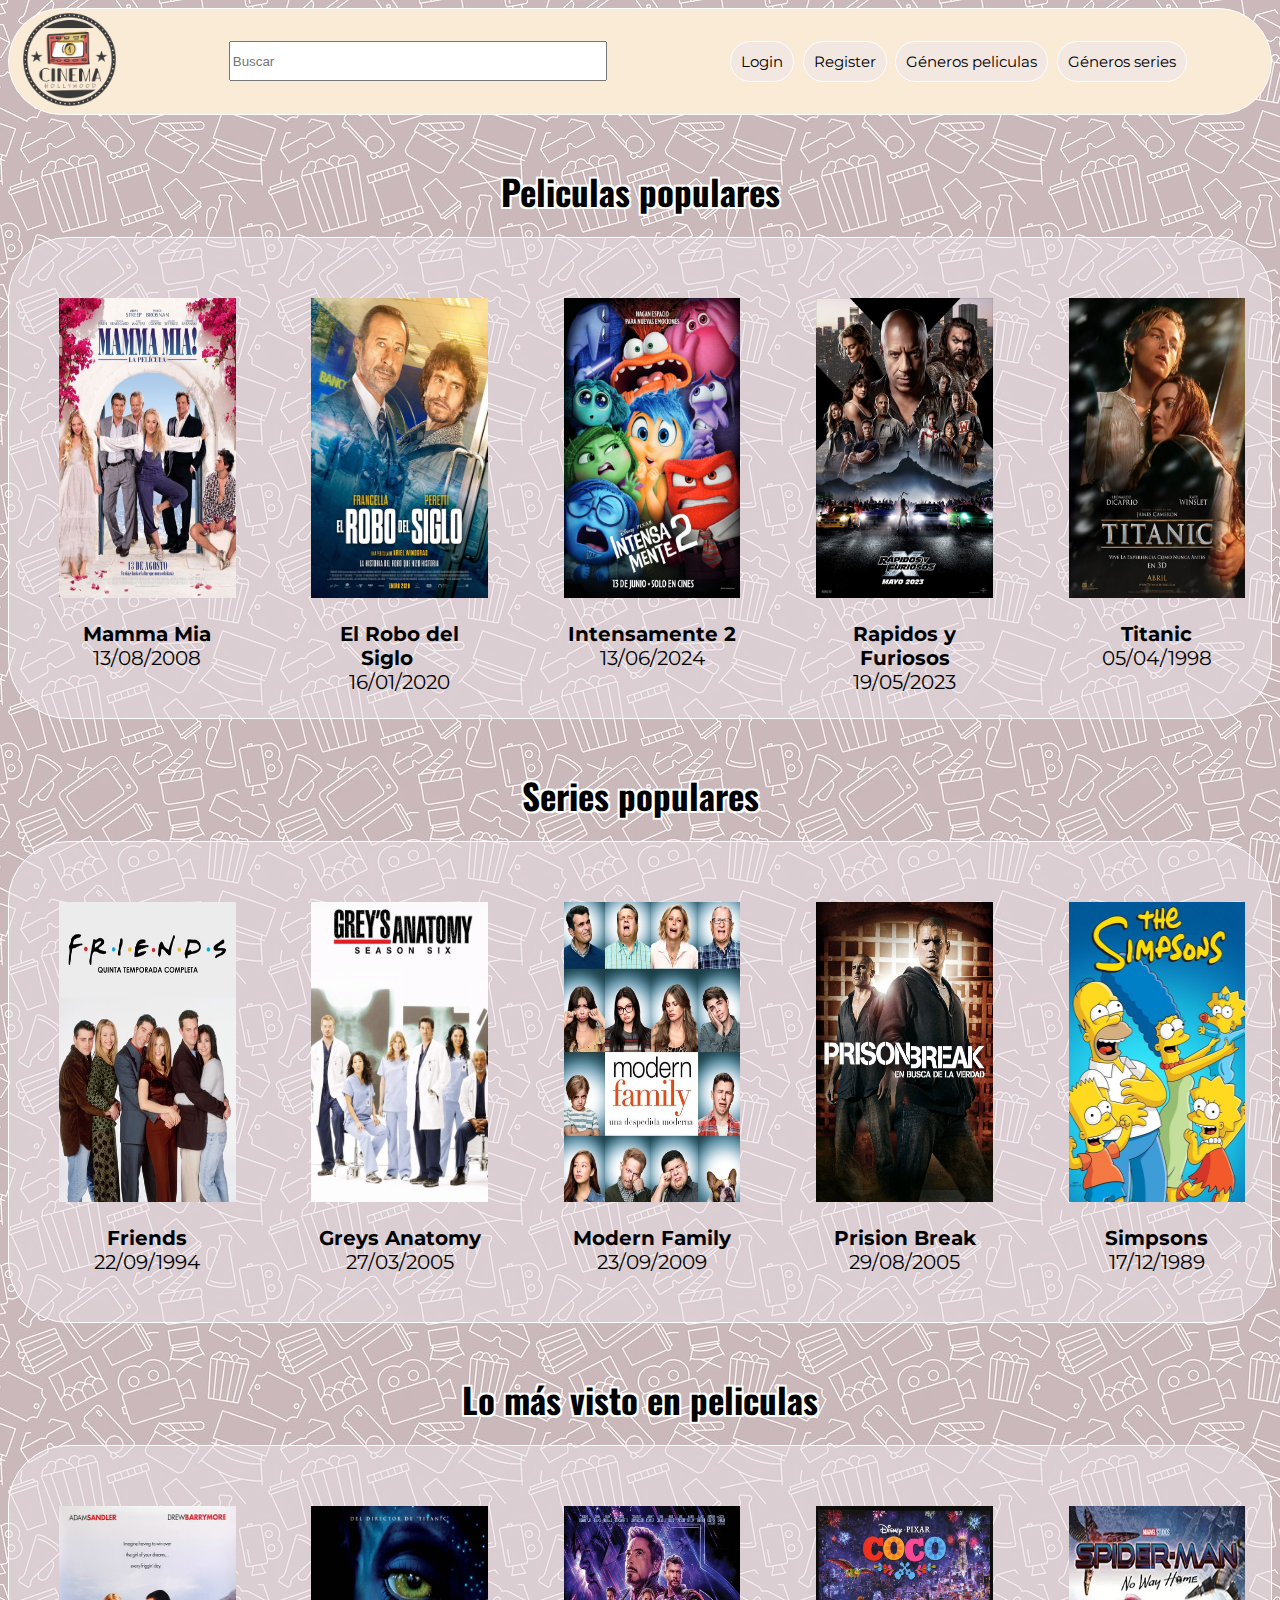
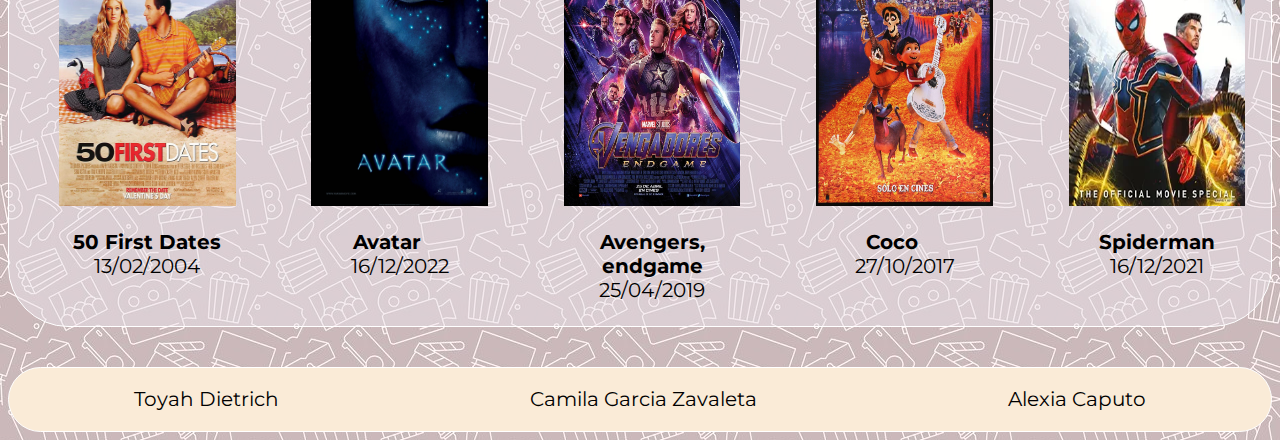
==== index.html @ 9141a92e "agrego css de login y reg y corregi unas cositas" ====
<!DOCTYPE html>
<html lang="en">
<head>
    <meta charset="UTF-8">
    <meta name="viewport" content="width=device-width, initial-scale=1.0">
    <title>Proyecto Integrador - Caputo, Garcia & Dietrich</title>
    <link rel="preconnect" href="https://fonts.googleapis.com">
<link rel="preconnect" href="https://fonts.gstatic.com" crossorigin>
<link href="https://fonts.googleapis.com/css2?family=Bungee+Tint&display=swap" rel="stylesheet">
    <link rel="stylesheet" href="css/style.css">
    <link rel="preconnect" href="https://fonts.googleapis.com">
    <link rel="preconnect" href="https://fonts.gstatic.com" crossorigin>
    <link href="https://fonts.googleapis.com/css2?family=Anton&family=Bungee+Tint&family=Montserrat:ital,wght@0,100..900;1,100..900&family=Open+Sans:ital,wght@0,300..800;1,300..800&family=Oswald:wght@700&family=Raleway:ital,wght@0,100..900;1,100..900&family=Work+Sans:ital,wght@0,100..900;1,100..900&display=swap" rel="stylesheet">
</head>
<body>
    <header>
        <div class="logo">
            <a href="./index.html"><img src="./img/logo.jpg.webp" alt="logo"></a>
        </div>
        <div class="formheader">
            <form class="formh" action="search-results.html" method="GET">
                <input type="text" placeholder="Buscar" name="buscar" id="buscar">
            </form>
        </div>
        <nav class="menudenav">
            <ul class="listanav">
                <li><a href="./login.html">Login</a></li>
                <li><a href="./register.html">Register</a></li>
                <li><a href="./moviegenres.html">Géneros peliculas</a></li>
                <li><a href="./seriesgenres.html">Géneros series</a></li>
            </ul>
        </nav>
    </header>
<main>
    <h3 class="htres">Peliculas populares</h3>
<div class="contenedorgrande">
    <a class="linkdetail" href="./detail-movie.html">
        <div class="seccionuno">
            <div class="peliculas primerapela">
                <img class="imgpelis" src="./img/mammamia.jpg" alt="tapa mamma mia">
                <p class="textseccion"> <span class="negrita">Mamma Mia</span> 13/08/2008</p>
            </div>
            <div class="peliculas">
                <img class="imgpelis" src="./img/elrobodelsiglo.jpg" alt="">
                <p class="textseccion"> <span class="negrita espacio">El Robo del Siglo</span> 16/01/2020</p>
            </div>
            <div class="peliculas">
                <img class="imgpelis" src="./img/intensamente.jpeg" alt="">
                <p class="textseccion"> <span class="negrita">Intensamente 2</span> 13/06/2024</p>
            </div>
            <div class="peliculas">
                <img class="imgpelis" src="./img/rapidosyfuriosos.jpg" alt="">
                <p class="textseccion"> <span class="negrita">Rapidos y Furiosos</span> 19/05/2023</p>
            </div>
            <div class="peliculas">
                <img class="imgpelis" src="./img/titanicmovie.webp" alt="">
                <p class="textseccion"> <span class="negrita">Titanic</span> 05/04/1998</p>
            </div>
        </div>
    </a>
</div>

    <h3 class="htres">Series populares</h3>
<div class="contenedorgrande">
    <a class="linkdetail" href="./detail-serie.html">
        <div class="seccionuno">
            <div class="peliculas primerapela">
                <img class="imgpelis" src="./img/friendsserie.jpeg" alt="">
                <p class="textseccion"> <span class="negrita">Friends</span> 22/09/1994</p>
            </div>
            <div class="peliculas">
                <img class="imgpelis" src="./img/greysserie.webp" alt="">
                <p class="textseccion"> <span class="negrita">Greys Anatomy</span> 27/03/2005</p>
            </div>
            <div class="peliculas">
                <img class="imgpelis" src="./img/modernfamiliyserie.jpg" alt="">
                <p class="textseccion"> <span class="negrita">Modern Family</span> 23/09/2009</p>
            </div>
            <div class="peliculas">
                <img class="imgpelis" src="./img/prisionserie.jpg" alt="">
                <p class="textseccion"> <span class="negrita">Prision Break</span> 29/08/2005</p>
            </div>
            <div class="peliculas">
                <img class="imgpelis" src="./img/simpsonsserie.jpg" alt="">
                <p class="textseccion"> <span class="negrita">Simpsons</span> 17/12/1989</p>
            </div>
        </div>
    </a>
</div>

    <h3 class="htres">Lo más visto en peliculas</h3>
<div class="contenedorgrande contultimo">
    <a class="linkdetail" href="./detail-movie.html">
        <div class="seccionuno">
            <div class="peliculas primerapela">
                <img class="imgpelis" src="./img/50firstdatespeli.avif" alt="">
                <p class="textseccion"> <span class="negrita">50 First Dates</span> 13/02/2004</p>
            </div>
            <div class="peliculas">
                <img class="imgpelis" src="./img/avatarpeli.webp" alt="">
                <p class="textseccion"> <span class="negrita espacio">Avatar</span> 16/12/2022</p>
            </div>
            <div class="peliculas">
                <img class="imgpelis" src="./img/avengerspeli.jpg" alt="">
                <p class="textseccion"> <span class="negrita">Avengers, endgame</span> 25/04/2019</p>
            </div>
            <div class="peliculas">
                <img class="imgpelis" src="./img/cocopeli.jpg" alt="">
                <p class="textseccion"> <span class="negrita espacio">Coco</span> 27/10/2017</p>
            </div>
            <div class="peliculas">
                <img class="imgpelis" src="./img/spidermanpeli.webp" alt="">
                <p class="textseccion"> <span class="negrita">Spiderman</span> 16/12/2021</p>
            </div>
        </div>
    </div>
    </a>
</div>
</main>
    <footer>
        <div class="footer">
            <div><p>Toyah Dietrich</p></div>
            <div><p>Camila Garcia Zavaleta</p></div>
            <div><p>Alexia Caputo</p></div>
        </div>
    </footer>
    
</body>
</html>
---- css/style.css ----
*{
    box-sizing: border-box;
}

body{
    background-image: url(../img/fondo.jpg);
}

header{
    display: flex;
    flex-wrap: wrap;
    background-color: antiquewhite;
    justify-content: space-between;
    align-items: center;
    width: 100%;
    border-radius: 60px;
    border: white solid 1.5px;
}

.logo{
    width: 8%;
    margin-left: 10px;
}

.logo img{
    width: 100%;
}

.formheader{
    width: 30%;
    margin-left: 30px;
}
.formheader input{
    width: 100%;
    height: 40px;
}

.menudenav{
    width: 40%;
    margin-right: 80px;
}

p{
    font-family: "Montserrat", sans-serif;
    font-style: normal;
}

.listanav{
    list-style: none;
    display: flex;
    flex-wrap: wrap;
    justify-content: space-around;
}

.listanav a{
    color: black;
    text-decoration: none;
    font-size: 15px;
    background-color: rgba(236, 228, 236, 0.504);
    border-radius: 50px;
    border: white solid 1.5px; 
    padding: 10px;
    font-family: "Montserrat", sans-serif;
    font-style: normal;
}

.htres{
    text-align: center;
    margin-bottom: 0px;
    margin-top: 50px;
    font-size: 35px;
    text-shadow: 
      -2px -2px 0 white, 
      2px -2px 0 white, 
      -2px 2px 0 white, 
      2px 2px 0 white;
      font-family: "Oswald", sans-serif;
      font-weight: 700;
}

.contenedorgrande{
    width: 100%;
    background-color: rgba(236, 228, 236, 0.504);
    border-radius: 60px;
    border: white solid 1.5px;
    margin-top: 20px;
}
.linkdetail{
    color: black;
    text-decoration: none;
}

.seccionuno{
    margin-top: 30px;
    margin-left: 50px;
    display: flex;
    flex-wrap: wrap;
    flex-direction: row;
    width: 100%;
    justify-content: space-around;
    align-items: center;
    height: 450px;
}

.textseccion{
    font-size: 20px;
    color: black;
    text-decoration: none;
    width: 70%;
    text-align: center;
}


.peliculas{
    width: 20%;
    margin-top: 10px;
    height: 400px;
}

.imgpelis{
    width: 70%;
    height: 300px;
}

.contultimo{
    margin-bottom: 40px;
}

.footer {
    display: flex;
    flex-wrap: wrap;
    flex-direction: row;
    background-color: antiquewhite;
    justify-content: space-around;
    align-items: center;
    width: 100%;
    border-radius: 60px;
    border: white solid 1.5px;
}

.footer p{
    font-size: 19.5px;
}

.espacio{
    margin-right: 25px;
}




.peliculasmovie{
    display: flex;
    flex-wrap: wrap;
    flex-direction: row;
    width: 100%;
    align-items: center;
    justify-content: space-around;
    background-color: rgba(236, 228, 236, 0.504);
    border-radius: 60px;
    border: white solid 1.5px;
    margin-top: 20px;
    margin-bottom: 20px;
}

.fotouno{
    width: 80%;
    height: 350px;
    margin-left: 40px;
}

.partesmovie{
    margin-top: 20px;
    margin-bottom: 20px;
}

.cajauno{
    width: 20%;
}

.cajados h3{
    font-size: 36px;
    font-family: "Montserrat", sans-serif;
    font-style: normal;
}

.cajados p{
    font-size: 25px;
}

.cajados{
    margin: 0px;
    width: 15%;
}

.cajatres p{
    font-size: 25px;
    text-decoration: none;
}

.cajatres a{
    text-decoration: none;
    color: black;
}

.cajatres{
    width: 15%;
    margin-top: 185px;
}

.cajacuatro p{
    font-size: 20px;
    margin-left: 10px;
    margin-right: 30px;
}

.cajacuatro{
    width: 45%;
}

.cajatresseries{
    margin-top: 80px;
}


/*css moviegeneres y seriesgeneres*/
.cajageneros{
    background-color: rgba(236, 228, 236, 0.504);
    border-radius: 60px;
    border: white solid 1.5px;
    height: 450px;
    margin-top: 20px;
    margin-bottom: 20px;
}
.titulogeneros{
    text-align: center;
    font-size: 35px;
    text-shadow: 
      -2px -2px 0 white, 
      2px -2px 0 white, 
      -2px 2px 0 white, 
      2px 2px 0 white;
      font-family: "Oswald", sans-serif;
      font-weight: 700;
}
.contenedorageneros{
    display: flex;
    flex-wrap: wrap;
    flex-direction: row;
    width: 100%;
    align-items: center;
    justify-content: space-around;
    margin-bottom: 20px;
    margin-top: 20px;
}
.cajasgeneros{
    background-color: rgba(236, 228, 236, 0.99);
    border-radius: 60px;
    border: white solid 1.5px;
    margin: 20px;
    padding-left: 20px;
    padding-right: 20px;
    font-family: "Montserrat", sans-serif;
    font-style: normal;
    width: 40%;
    text-align: center;
}
.linkgeneres{
    color: black;
    text-decoration: none;
}

/*css detail-generes*/
.titulodrama{
    text-align: center;
    font-size: 35px;
    text-shadow: 
      -2px -2px 0 white, 
      2px -2px 0 white, 
      -2px 2px 0 white, 
      2px 2px 0 white;
      font-family: "Oswald", sans-serif;
      font-weight: 700;
}
.contenedoragenerosdetail{
    width: 100%;
    background-color: rgba(236, 228, 236, 0.504);
    border-radius: 60px;
    border: white solid 1.5px;
    margin-top: 20px;
    margin-bottom: 20px;
}
.cajadrama{
    display: flex;
    flex-wrap: wrap;
    flex-direction: row;
    width: 100%;
    justify-content: space-around;
    align-items: center;
    height: 450px;
    margin-left: 37px;
}
.peliculasdrama{
    width: 20%;
    margin-top: 10px;
    height: 400px;
}
.imgdrama{
    width: 70%;
    height: 300px;
}
.textdrama{
    font-size: 20px;
    color: black;
    text-decoration: none;
    width: 70%;
    text-align: center;
}
.negrita{
    font-weight: bold;
}

/*css login y reg*/

.mainlogin{
    display: flex;
    flex-wrap: wrap;
    flex-direction: column;
    width: 100%;
    height: 600px;
    align-items: center;
    background-color: rgba(236, 228, 236, 0.504);
    border-radius: 60px;
    border: white solid 1.5px;
    margin-top: 20px;
    margin-bottom: 20px;
    padding-top: 14.5%;
}

.mainreg{
    display: flex;
    flex-wrap: wrap;
    flex-direction: column;
    width: 100%;
    height: 600px;
    align-items: center;
    background-color: rgba(236, 228, 236, 0.504);
    border-radius: 60px;
    border: white solid 1.5px;
    margin-top: 20px;
    margin-bottom: 20px;
    padding-top: 13%;
}

.divsreg a{
    color: black;
    font-family: "Montserrat", sans-serif;
    font-style: normal;
    font-size: 20px;
}

.divsreg input{
    text-align: center;
    font-family: "Montserrat", sans-serif;
    font-style: normal;
    font-size: 20px;
    margin-top: 10px;
}

.divsreg button{
    font-family: "Montserrat", sans-serif;
    font-style: normal;
    font-size: 20px;
    margin-left: 85px;
    margin-top: 10px;
    margin-bottom: 10px;
}

.divsregch{
margin-top: 10px;
}

.divsregch label{
    font-family: "Montserrat", sans-serif;
    font-style: normal;
    font-size: 20px;
}

@media (max-width: 450px){

    header{
        display: flex;
        flex-direction: column;
        align-items: center;
        background-color: rgba(255, 255, 255, 0);
        justify-content: center;
        border: none;
    }

    .logo{
        width: 100vh;
    }

    .logo img{
        width: 15%;
        margin-left: 110px;
    }

    .formheader{
        display: none;
    }

    .menudenav{
        width: 100vh;
    }

    .listanav{
        list-style: none;
        display: flex;
        flex-direction: column;
        flex-wrap: wrap;
        justify-content: space-around;
        align-items: center;
        height: 200px;
        width: 30vh;
        margin-left: 80px;
    }

    .htres{
        margin-bottom: 0px;
        margin-top: 30px;
        font-size: 35px;
    }

    .contenedorgrande{
        background-color: rgba(236, 228, 236, 0.504);
        border-radius: 60px;
        border: white solid 1.5px;
    }

    .seccionuno{
        display: flex;
        flex-wrap: wrap;
        justify-content: center;
        width: 100vh;
    }

    .peliculas{
        width: 100vh;
    }

    .imgpelis{
        width: 25%;
        height: 320px;
        margin-left: 70px;
        margin-bottom: 20px;
    }

    .textseccion{
        width: 45%;
        margin: 0px;
    }

}
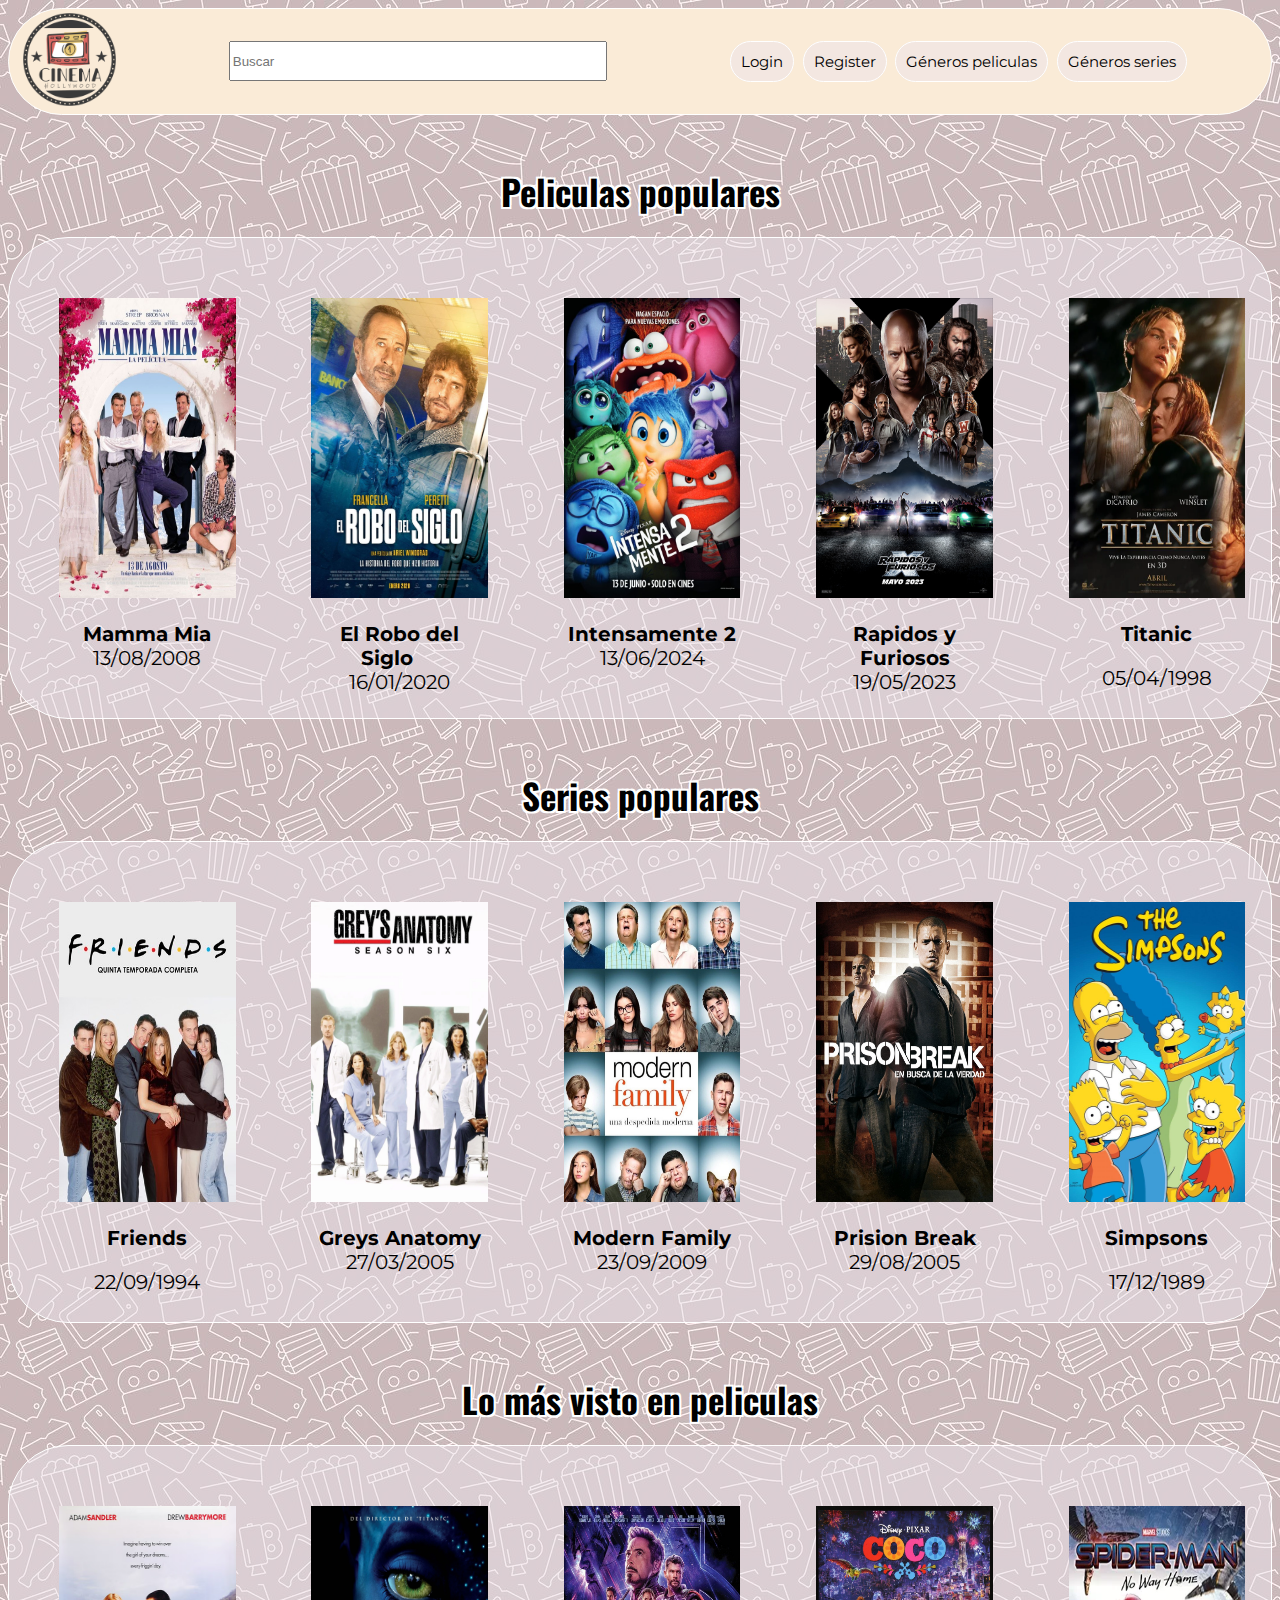
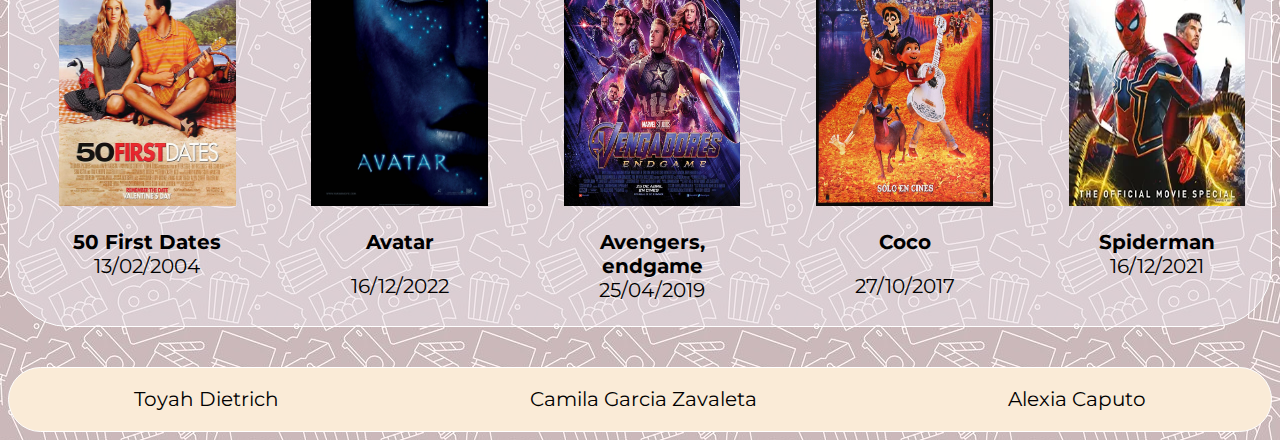
==== commit 05f2f9b1: "Merge branch 'main' of https://github.com/TDietrichOxenford/proyecto_integrador_grupo1" ====
--- a/index.html
+++ b/index.html
@@ -54,7 +54,8 @@
             </div>
             <div class="peliculas">
                 <img class="imgpelis" src="./img/titanicmovie.webp" alt="">
-                <p class="textseccion"> <span class="negrita">Titanic</span> 05/04/1998</p>
+                <p class="textseccion"> <span class="negrita">Titanic</span></p>
+                <p class="textseccion fecha">05/04/1998</p>
             </div>
         </div>
     </a>
@@ -66,7 +67,8 @@
         <div class="seccionuno">
             <div class="peliculas primerapela">
                 <img class="imgpelis" src="./img/friendsserie.jpeg" alt="">
-                <p class="textseccion"> <span class="negrita">Friends</span> 22/09/1994</p>
+                <p class="textseccion"> <span class="negrita">Friends</span> </p>
+                <p class="textseccion fecha">22/09/1994</p>
             </div>
             <div class="peliculas">
                 <img class="imgpelis" src="./img/greysserie.webp" alt="">
@@ -82,7 +84,8 @@
             </div>
             <div class="peliculas">
                 <img class="imgpelis" src="./img/simpsonsserie.jpg" alt="">
-                <p class="textseccion"> <span class="negrita">Simpsons</span> 17/12/1989</p>
+                <p class="textseccion"> <span class="negrita">Simpsons</span> </p>
+                <p class="textseccion fecha">17/12/1989</p>
             </div>
         </div>
     </a>
@@ -98,7 +101,8 @@
             </div>
             <div class="peliculas">
                 <img class="imgpelis" src="./img/avatarpeli.webp" alt="">
-                <p class="textseccion"> <span class="negrita espacio">Avatar</span> 16/12/2022</p>
+                <p class="textseccion"> <span class="negrita">Avatar</span></p>
+                <p class="textseccion fecha">16/12/2022</p>
             </div>
             <div class="peliculas">
                 <img class="imgpelis" src="./img/avengerspeli.jpg" alt="">
@@ -106,7 +110,8 @@
             </div>
             <div class="peliculas">
                 <img class="imgpelis" src="./img/cocopeli.jpg" alt="">
-                <p class="textseccion"> <span class="negrita espacio">Coco</span> 27/10/2017</p>
+                <p class="textseccion"> <span class="negrita">Coco</span></p>
+                <p class="textseccion fecha">27/10/2017</p>
             </div>
             <div class="peliculas">
                 <img class="imgpelis" src="./img/spidermanpeli.webp" alt="">
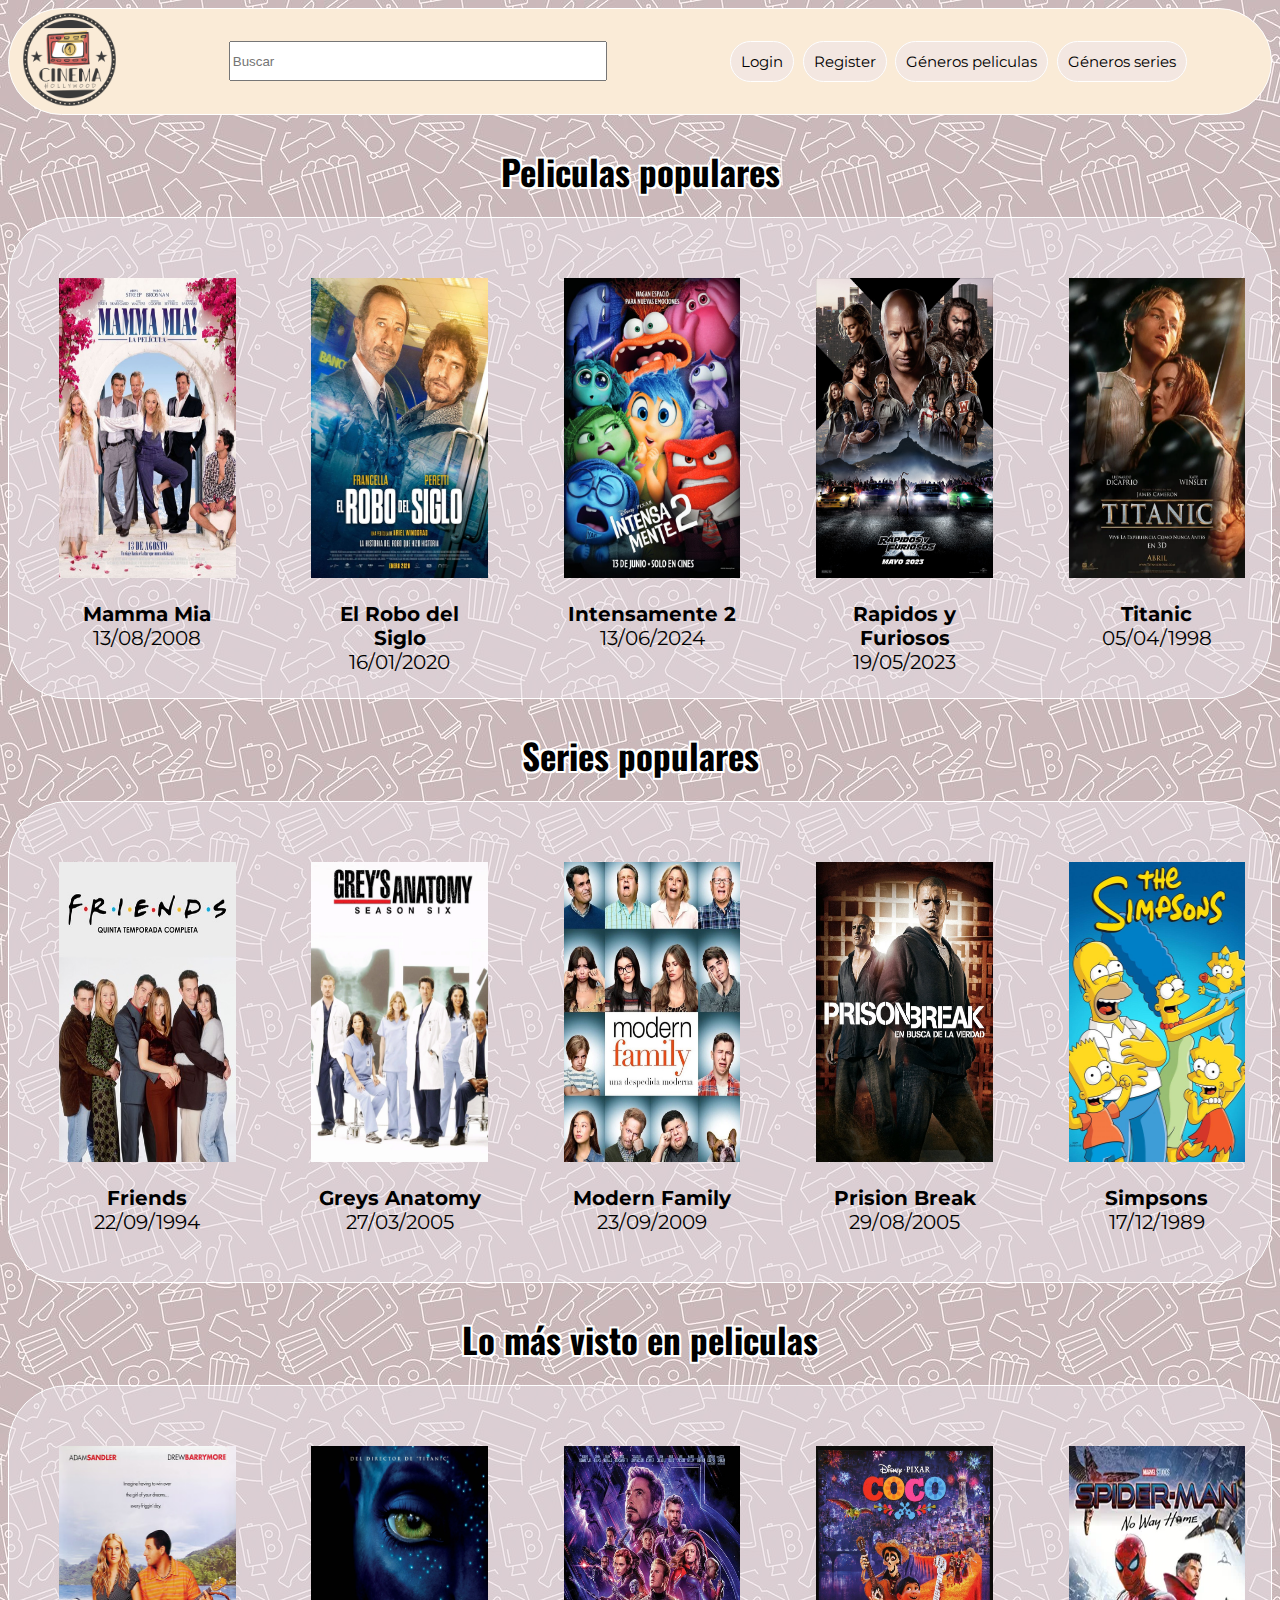
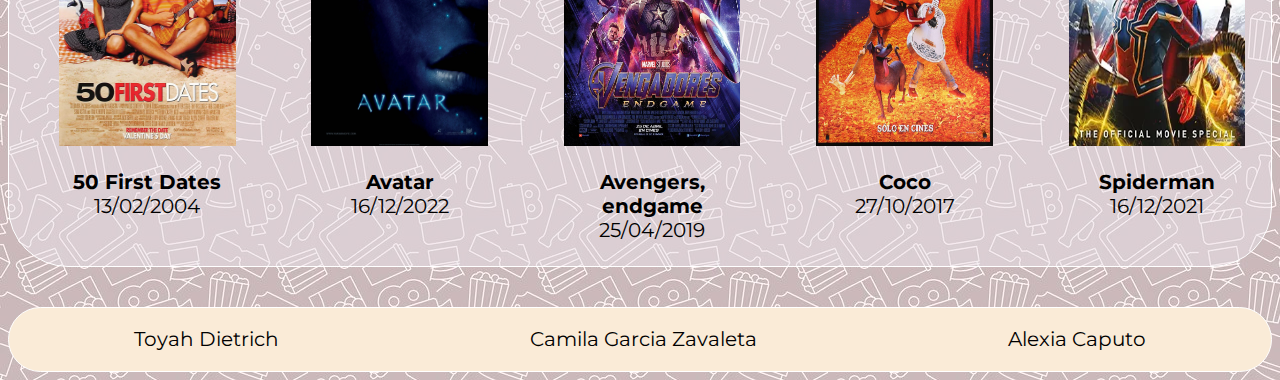
==== commit a960c982: "edite nombre peliculas en el index e hice la paguina de search results" ====
--- a/index.html
+++ b/index.html
@@ -42,7 +42,8 @@
             </div>
             <div class="peliculas">
                 <img class="imgpelis" src="./img/elrobodelsiglo.jpg" alt="">
-                <p class="textseccion"> <span class="negrita espacio">El Robo del Siglo</span> 16/01/2020</p>
+                <p class="textseccion"> <span class="negrita espacio">El Robo del Siglo</span></p>
+                <p class="textseccion fecha"> 16/01/2020</p>
             </div>
             <div class="peliculas">
                 <img class="imgpelis" src="./img/intensamente.jpeg" alt="">
--- a/css/style.css
+++ b/css/style.css
@@ -67,7 +67,7 @@
 .htres{
     text-align: center;
     margin-bottom: 0px;
-    margin-top: 50px;
+    margin-top: 30px;
     font-size: 35px;
     text-shadow: 
       -2px -2px 0 white, 
@@ -108,6 +108,7 @@
     text-decoration: none;
     width: 70%;
     text-align: center;
+    margin-bottom: 0px;
 }
 
 
@@ -136,14 +137,15 @@
     width: 100%;
     border-radius: 60px;
     border: white solid 1.5px;
+    margin-top: 10px;
 }
 
 .footer p{
     font-size: 19.5px;
 }
 
-.espacio{
-    margin-right: 25px;
+.fecha{
+    margin-top: 0px;
 }
 
 
@@ -385,6 +387,18 @@
     font-style: normal;
     font-size: 20px;
 }
+
+
+.contenedorresults{
+    width: 100%;
+    background-color: rgba(236, 228, 236, 0.504);
+    border-radius: 60px;
+    border: white solid 1.5px;
+    margin-top: 20px; 
+    margin-bottom: 20px;
+}
+
+
 
 @media (max-width: 450px){
 
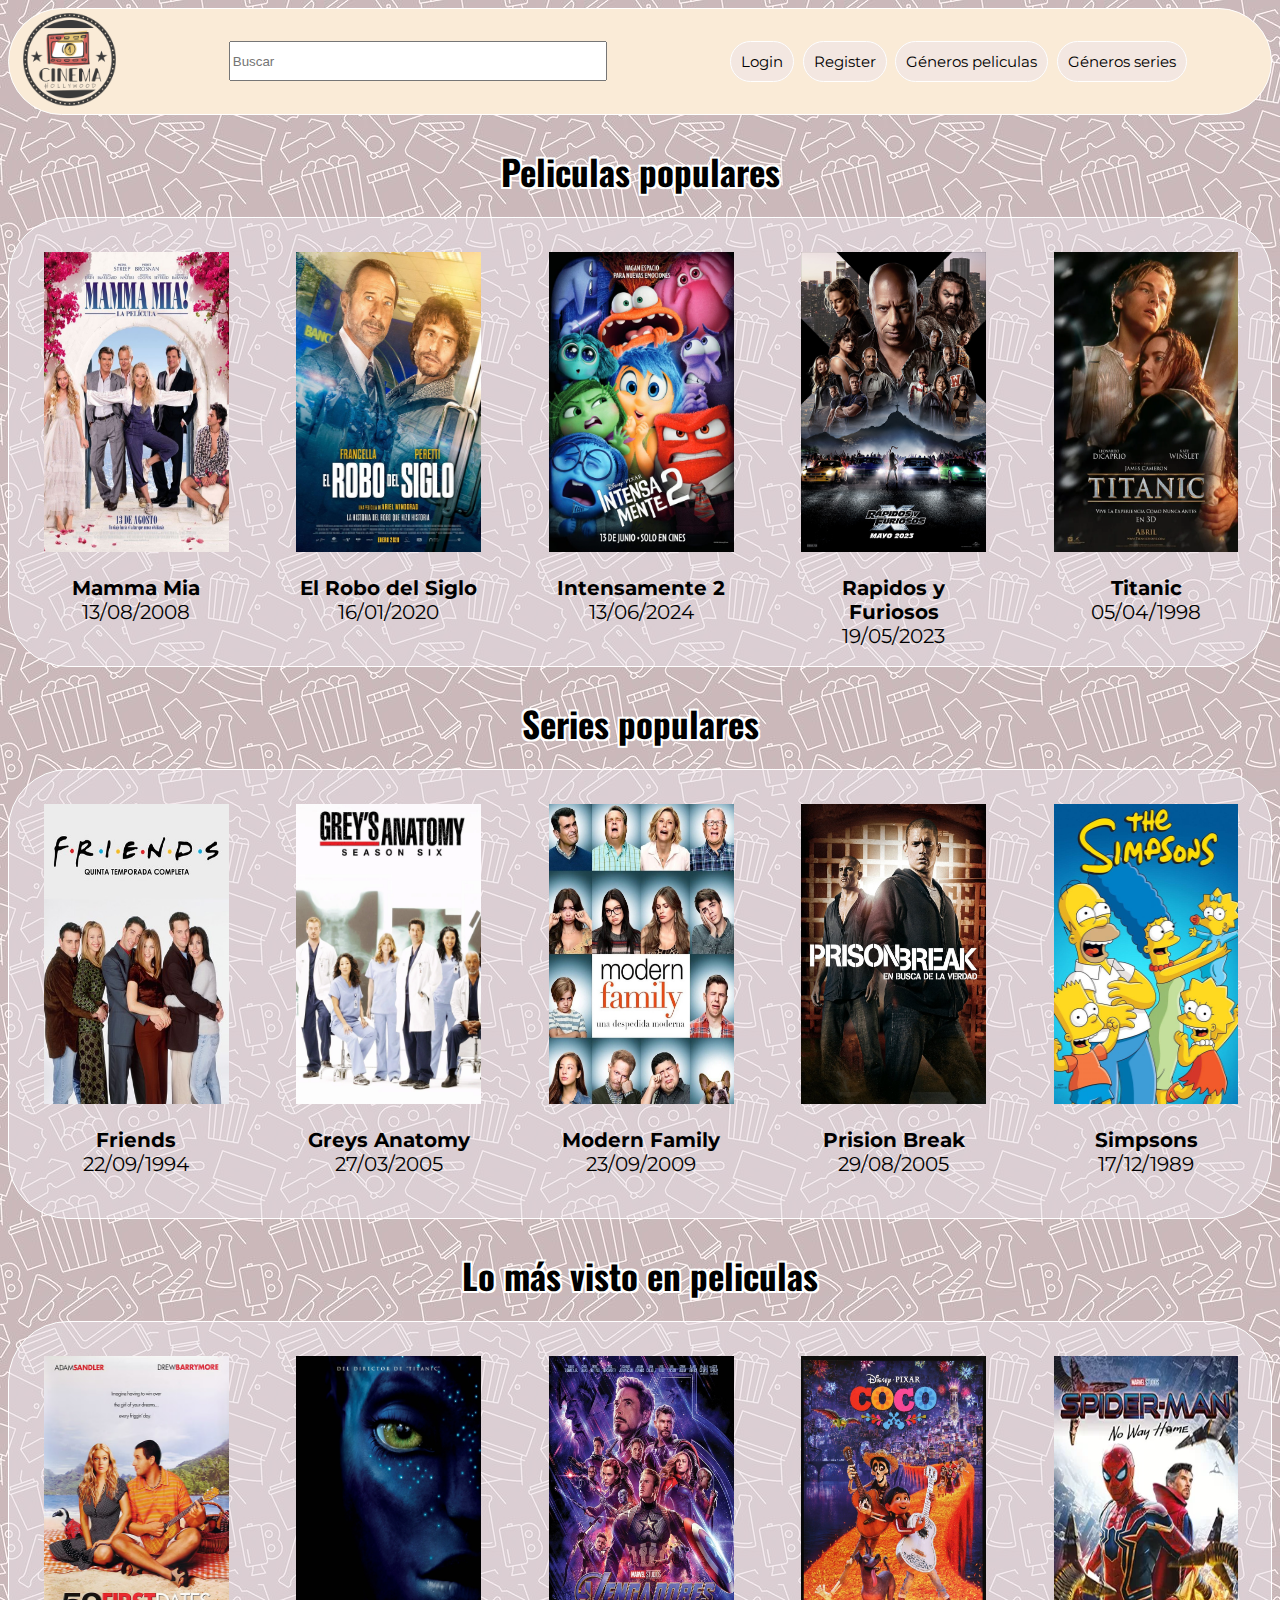
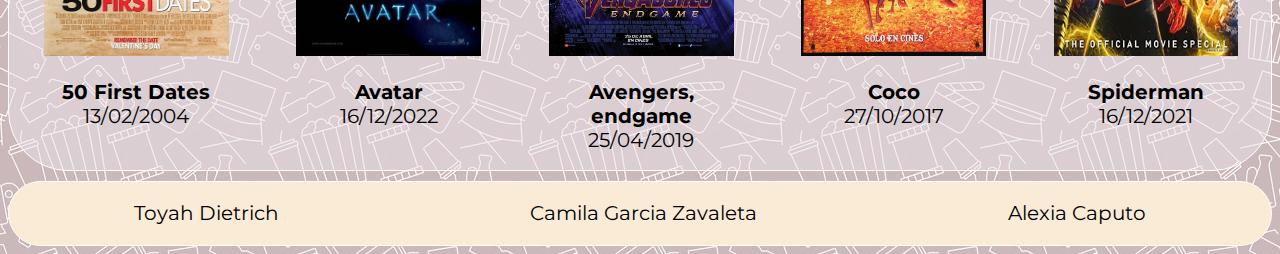
==== commit e7ff0c8f: "corregi la estructura de html" ====
--- a/index.html
+++ b/index.html
@@ -24,104 +24,123 @@
         </div>
         <nav class="menudenav">
             <ul class="listanav">
-                <li><a href="./login.html">Login</a></li>
-                <li><a href="./register.html">Register</a></li>
-                <li><a href="./moviegenres.html">Géneros peliculas</a></li>
-                <li><a href="./seriesgenres.html">Géneros series</a></li>
+                <li><a class="navegacion" href="./login.html">Login</a></li>
+                <li><a class="navegacion" href="./register.html">Register</a></li>
+                <li><a class="navegacion" href="./moviegenres.html">Géneros peliculas</a></li>
+                <li><a class="navegacion" href="./seriesgenres.html">Géneros series</a></li>
             </ul>
         </nav>
     </header>
-<main>
+    
+<main class="mainindex">
     <h3 class="htres">Peliculas populares</h3>
-<div class="contenedorgrande">
-    <a class="linkdetail" href="./detail-movie.html">
-        <div class="seccionuno">
-            <div class="peliculas primerapela">
+    <div class="seccionuno">
+        <a class="linkdetail" href="./detail-movie.html">
+            <div class="peliculas">
                 <img class="imgpelis" src="./img/mammamia.jpg" alt="tapa mamma mia">
                 <p class="textseccion"> <span class="negrita">Mamma Mia</span> 13/08/2008</p>
             </div>
+        </a>
+        <a class="linkdetail" href="./detail-movie.html">
             <div class="peliculas">
                 <img class="imgpelis" src="./img/elrobodelsiglo.jpg" alt="">
-                <p class="textseccion"> <span class="negrita espacio">El Robo del Siglo</span></p>
+                <p class="textseccion"> <span class="negrita">El Robo del Siglo</span></p>
                 <p class="textseccion fecha"> 16/01/2020</p>
             </div>
+        </a>
+        <a class="linkdetail" href="./detail-movie.html">
             <div class="peliculas">
                 <img class="imgpelis" src="./img/intensamente.jpeg" alt="">
-                <p class="textseccion"> <span class="negrita">Intensamente 2</span> 13/06/2024</p>
+                <p class="textseccion"> <span class="negrita">Intensamente 2</span></p>
+                <p class="textseccion fecha"> 13/06/2024</p>
             </div>
+        </a>
+        <a class="linkdetail" href="./detail-movie.html">
             <div class="peliculas">
                 <img class="imgpelis" src="./img/rapidosyfuriosos.jpg" alt="">
                 <p class="textseccion"> <span class="negrita">Rapidos y Furiosos</span> 19/05/2023</p>
             </div>
+        </a>
+        <a class="linkdetail" href="./detail-movie.html">
             <div class="peliculas">
                 <img class="imgpelis" src="./img/titanicmovie.webp" alt="">
                 <p class="textseccion"> <span class="negrita">Titanic</span></p>
                 <p class="textseccion fecha">05/04/1998</p>
             </div>
-        </div>
-    </a>
-</div>
+        </a>
+    </div>
 
     <h3 class="htres">Series populares</h3>
-<div class="contenedorgrande">
-    <a class="linkdetail" href="./detail-serie.html">
-        <div class="seccionuno">
-            <div class="peliculas primerapela">
+    <div class="seccionuno">
+        <a class="linkdetail" href="./detail-serie.html">
+            <div class="peliculas">
                 <img class="imgpelis" src="./img/friendsserie.jpeg" alt="">
                 <p class="textseccion"> <span class="negrita">Friends</span> </p>
                 <p class="textseccion fecha">22/09/1994</p>
             </div>
+        </a>
+        <a class="linkdetail" href="./detail-serie.html">
             <div class="peliculas">
                 <img class="imgpelis" src="./img/greysserie.webp" alt="">
                 <p class="textseccion"> <span class="negrita">Greys Anatomy</span> 27/03/2005</p>
             </div>
+        </a>
+        <a class="linkdetail" href="./detail-serie.html">
             <div class="peliculas">
                 <img class="imgpelis" src="./img/modernfamiliyserie.jpg" alt="">
                 <p class="textseccion"> <span class="negrita">Modern Family</span> 23/09/2009</p>
             </div>
+        </a>
+        <a class="linkdetail" href="./detail-serie.html">
             <div class="peliculas">
                 <img class="imgpelis" src="./img/prisionserie.jpg" alt="">
                 <p class="textseccion"> <span class="negrita">Prision Break</span> 29/08/2005</p>
             </div>
+        </a>
+        <a class="linkdetail" href="./detail-serie.html">
             <div class="peliculas">
                 <img class="imgpelis" src="./img/simpsonsserie.jpg" alt="">
                 <p class="textseccion"> <span class="negrita">Simpsons</span> </p>
                 <p class="textseccion fecha">17/12/1989</p>
             </div>
-        </div>
-    </a>
-</div>
+        </a>
+    </div>
 
     <h3 class="htres">Lo más visto en peliculas</h3>
-<div class="contenedorgrande contultimo">
-    <a class="linkdetail" href="./detail-movie.html">
-        <div class="seccionuno">
-            <div class="peliculas primerapela">
+    <div class="seccionuno">
+        <a class="linkdetail" href="./detail-movie.html">
+            <div class="peliculas">
                 <img class="imgpelis" src="./img/50firstdatespeli.avif" alt="">
                 <p class="textseccion"> <span class="negrita">50 First Dates</span> 13/02/2004</p>
             </div>
+        </a>
+        <a class="linkdetail" href="./detail-movie.html">
             <div class="peliculas">
                 <img class="imgpelis" src="./img/avatarpeli.webp" alt="">
                 <p class="textseccion"> <span class="negrita">Avatar</span></p>
                 <p class="textseccion fecha">16/12/2022</p>
             </div>
+        </a>
+        <a class="linkdetail" href="./detail-movie.html">
             <div class="peliculas">
                 <img class="imgpelis" src="./img/avengerspeli.jpg" alt="">
                 <p class="textseccion"> <span class="negrita">Avengers, endgame</span> 25/04/2019</p>
             </div>
+        </a>
+        <a class="linkdetail" href="./detail-movie.html">
             <div class="peliculas">
                 <img class="imgpelis" src="./img/cocopeli.jpg" alt="">
                 <p class="textseccion"> <span class="negrita">Coco</span></p>
                 <p class="textseccion fecha">27/10/2017</p>
             </div>
+        </a>
+        <a class="linkdetail" href="./detail-movie.html">
             <div class="peliculas">
                 <img class="imgpelis" src="./img/spidermanpeli.webp" alt="">
                 <p class="textseccion"> <span class="negrita">Spiderman</span> 16/12/2021</p>
             </div>
-        </div>
+        </a>
     </div>
-    </a>
-</div>
 </main>
     <footer>
         <div class="footer">
--- a/css/style.css
+++ b/css/style.css
@@ -78,25 +78,22 @@
       font-weight: 700;
 }
 
-.contenedorgrande{
-    width: 100%;
-    background-color: rgba(236, 228, 236, 0.504);
-    border-radius: 60px;
-    border: white solid 1.5px;
-    margin-top: 20px;
-}
 .linkdetail{
     color: black;
     text-decoration: none;
+    width: 20%;
+    margin-left: 35px;
+    margin-top: 10px;
 }
 
 .seccionuno{
-    margin-top: 30px;
-    margin-left: 50px;
-    display: flex;
-    flex-wrap: wrap;
+    width: 100%;
+    background-color: rgba(236, 228, 236, 0.504);
+    border-radius: 60px;
+    border: white solid 1.5px;
+    margin-top: 20px;
+    display: flex;
     flex-direction: row;
-    width: 100%;
     justify-content: space-around;
     align-items: center;
     height: 450px;
@@ -106,20 +103,19 @@
     font-size: 20px;
     color: black;
     text-decoration: none;
-    width: 70%;
+    width: 85%;
     text-align: center;
     margin-bottom: 0px;
 }
 
 
 .peliculas{
-    width: 20%;
     margin-top: 10px;
     height: 400px;
 }
 
 .imgpelis{
-    width: 70%;
+    width: 85%;
     height: 300px;
 }
 
@@ -207,7 +203,7 @@
 
 .cajatres{
     width: 15%;
-    margin-top: 185px;
+    margin-top: 155px;
 }
 
 .cajacuatro p{
@@ -293,14 +289,13 @@
     margin-bottom: 20px;
 }
 .cajadrama{
-    display: flex;
-    flex-wrap: wrap;
+    margin-top: 10px;
+    display: flex;
     flex-direction: row;
-    width: 100%;
     justify-content: space-around;
     align-items: center;
     height: 450px;
-    margin-left: 37px;
+    margin-left: 60px;
 }
 .peliculasdrama{
     width: 20%;
@@ -379,7 +374,7 @@
 }
 
 .divsregch{
-margin-top: 10px;
+    margin-top: 10px;
 }
 
 .divsregch label{
@@ -388,7 +383,7 @@
     font-size: 20px;
 }
 
-
+/*css de search results*/
 .contenedorresults{
     width: 100%;
     background-color: rgba(236, 228, 236, 0.504);
@@ -401,14 +396,23 @@
 
 
 @media (max-width: 450px){
+
+    body{
+        width: 100vw;
+    }
+
+    main{
+        width: 100vw;
+    }
 
     header{
         display: flex;
-        flex-direction: column;
+        flex-direction: row;
         align-items: center;
         background-color: rgba(255, 255, 255, 0);
         justify-content: center;
         border: none;
+        width: 100vw;
     }
 
     .logo{
@@ -416,8 +420,8 @@
     }
 
     .logo img{
-        width: 15%;
-        margin-left: 110px;
+        width: 25%;
+        margin-left: 160px;
     }
 
     .formheader{
@@ -425,54 +429,96 @@
     }
 
     .menudenav{
-        width: 100vh;
+        width: 450px;
+        margin: 0px;
     }
 
     .listanav{
-        list-style: none;
         display: flex;
         flex-direction: column;
         flex-wrap: wrap;
-        justify-content: space-around;
         align-items: center;
-        height: 200px;
-        width: 30vh;
-        margin-left: 80px;
-    }
-
+        height: 230px;
+        margin: 0px;
+        padding: 0px;
+    }
+
+    .navegacion{
+        width: 100%;
+        margin-top: 10px;
+        margin-bottom: 0px;
+    }
+
+/* hasta aca ya esta, falta lo de abajo*/
     .htres{
         margin-bottom: 0px;
         margin-top: 30px;
         font-size: 35px;
+        text-align: center;
+    }
+
+    .mainindex{
+        width: 100vw;
     }
 
     .contenedorgrande{
         background-color: rgba(236, 228, 236, 0.504);
         border-radius: 60px;
         border: white solid 1.5px;
+        width: 80%;
+        padding-left: 7%;
+        margin-left: 30px;
     }
 
     .seccionuno{
-        display: flex;
-        flex-wrap: wrap;
+        align-items: center;
+        justify-content: space-around;
+        flex-direction: column;
+        height: 2100px;
+        width: 100%;
+    }
+
+    .peliculas{
+        width: 100%;
+        align-items: center;
         justify-content: center;
-        width: 100vh;
-    }
-
-    .peliculas{
-        width: 100vh;
+        margin: 0px;
     }
 
     .imgpelis{
-        width: 25%;
-        height: 320px;
-        margin-left: 70px;
-        margin-bottom: 20px;
+        width: 50%;
+        height: 235px;
+        margin-left: 15px;
     }
 
     .textseccion{
-        width: 45%;
-        margin: 0px;
-    }
-
+        width: 60%;
+    }
+
+    /*esto ya esta tmb*/
+    .divsreg a{
+        font-size: 13px;
+    }
+    
+    .divsreg input{
+        font-size: 13px;
+        margin-top: 10px;
+    }
+    
+    .divsreg button{
+        font-size: 13px;
+        margin-left: 55px;
+    }
+    
+    .divsregch label{
+        font-size: 13px;
+    }
+
+    .mainlogin{
+        padding-top: 55%;
+    }
+    
+    .mainreg{
+        padding-top: 50%;
+    }
 }